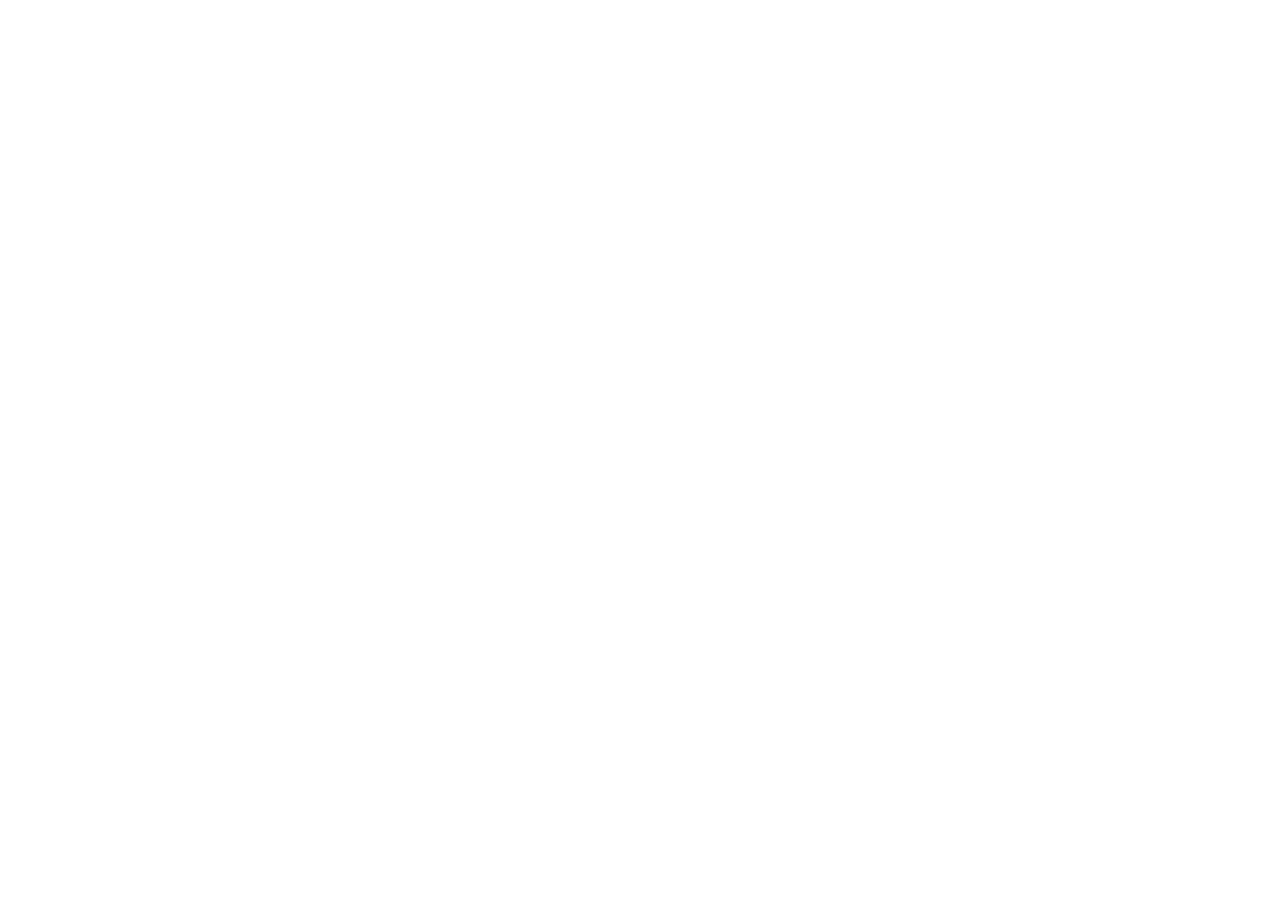
==== punto-1-3/index.html @ 76f8c848 "agragacion de index y creacion de readme" ====
<!DOCTYPE html>
<html lang="en">

<head>
    <meta charset="UTF-8">
    <meta name="viewport" content="width=device-width, initial-scale=1.0">
    <title>UD Atenea Cursos</title>
</head>

<body>

</body>

</html>
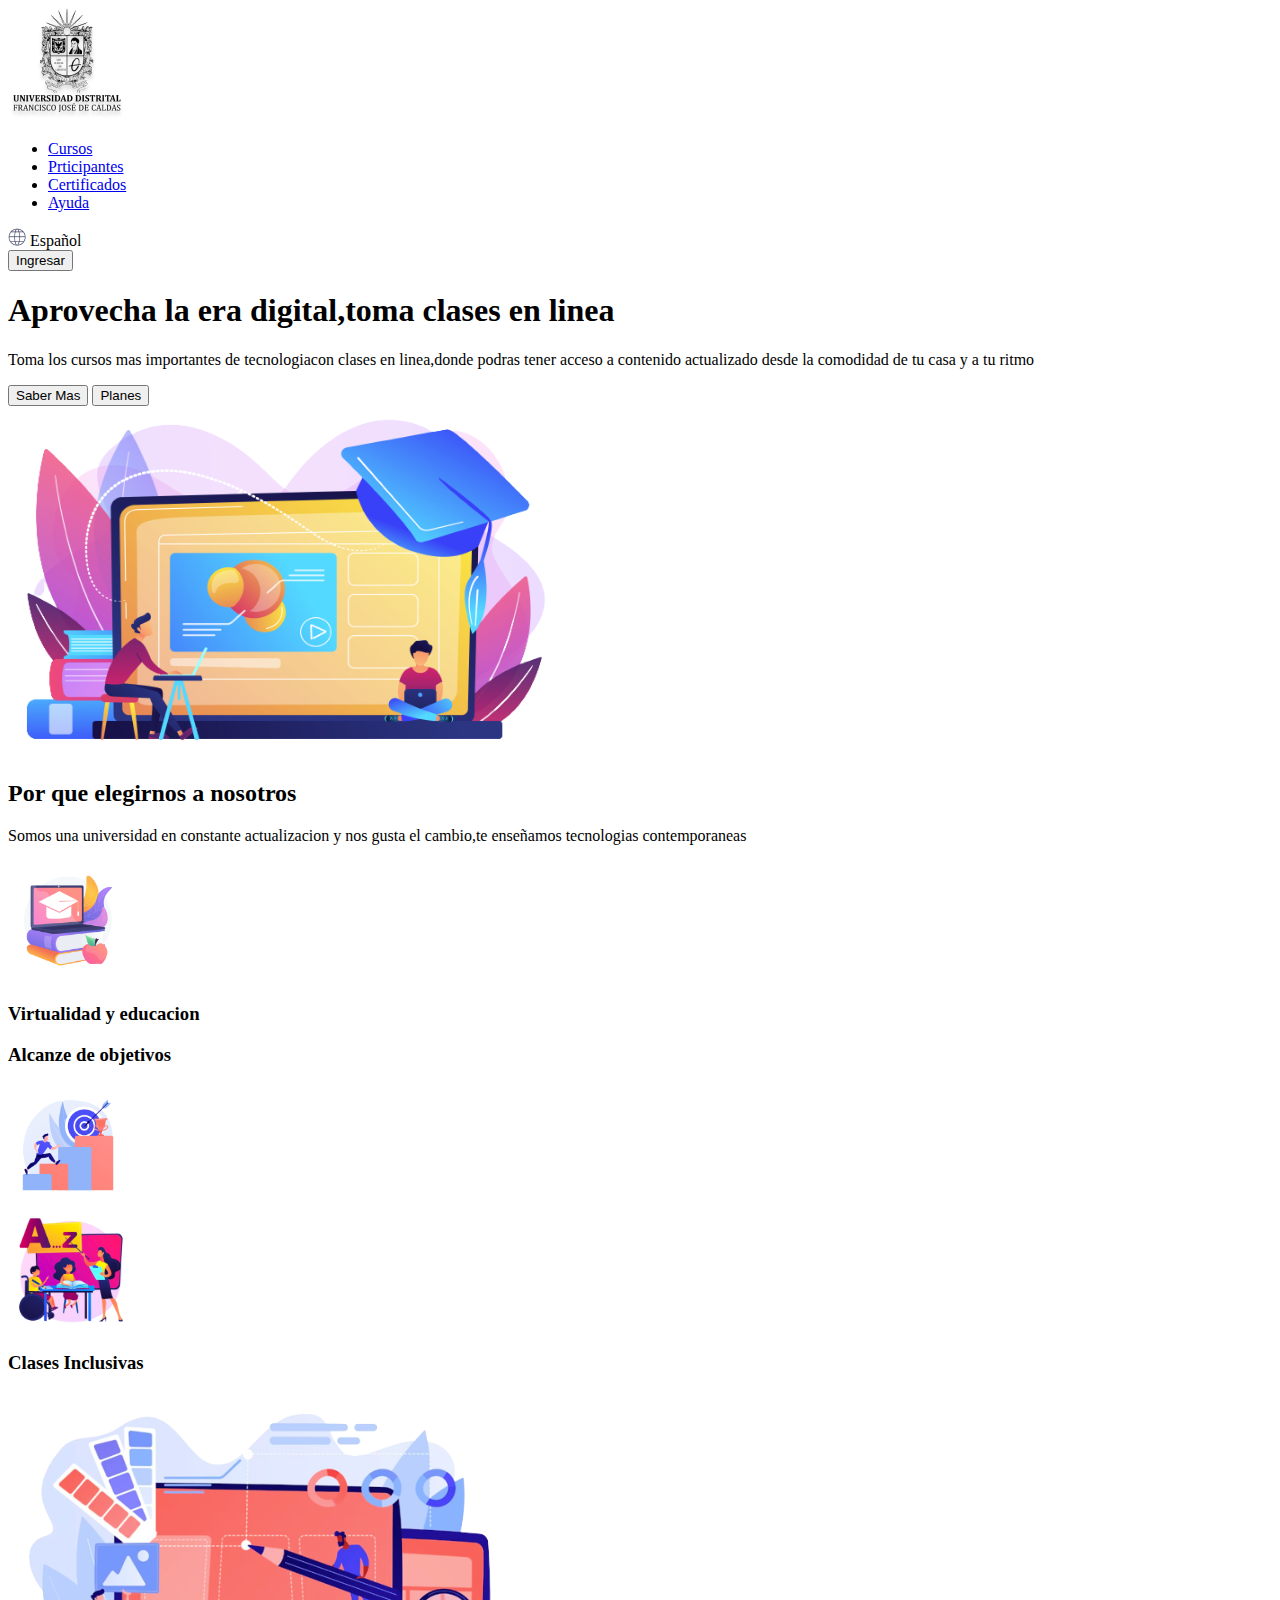
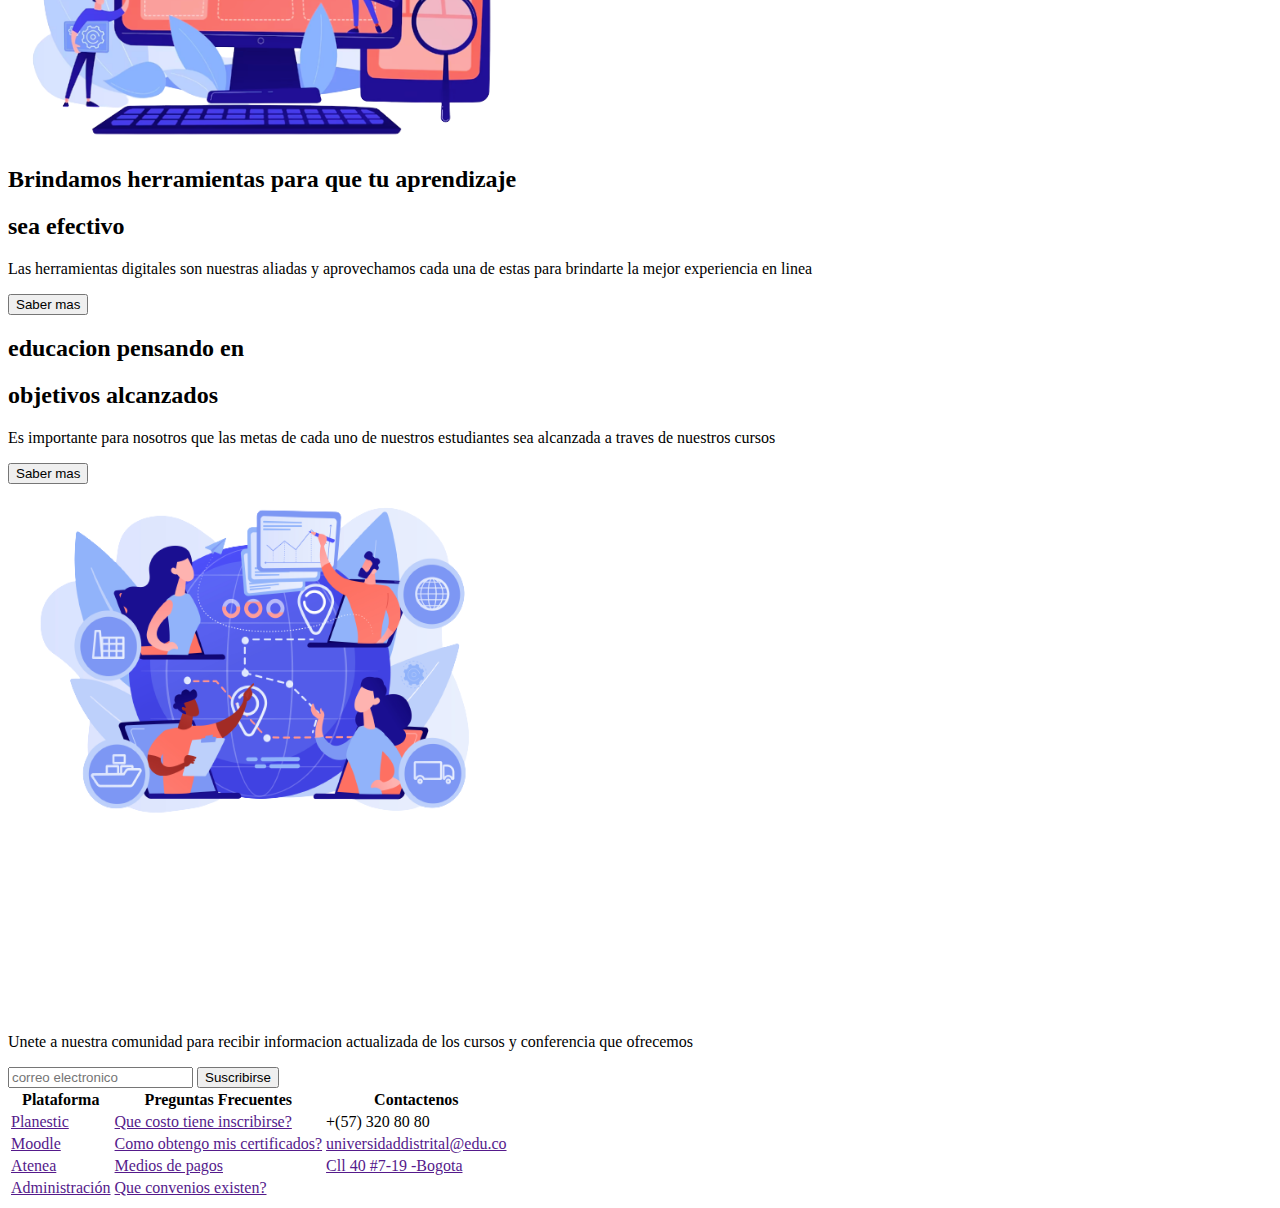
==== commit 644cfb3c: "estructura html punto 2" ====
--- a/punto-1-3/index.html
+++ b/punto-1-3/index.html
@@ -2,13 +2,160 @@
 <html lang="en">
 
 <head>
-    <meta charset="UTF-8">
-    <meta name="viewport" content="width=device-width, initial-scale=1.0">
-    <title>UD Atenea Cursos</title>
+  <meta charset="UTF-8">
+  <meta name="viewport" content="width=device-width, initial-scale=1.0">
+  <title>UD Atenea Cursos</title>
 </head>
 
 <body>
+  <header>
+    <div>
+      <img src="./public/images/header-logo.png" alt="main-logo">
+      <nav>
+        <ul>
+          <li><a href="#banner">Cursos</a></li>
+          <li><a href="#section-1">Prticipantes</a></li>
+          <li><a href="#section-2">Certificados</a></li>
+          <li><a href="#footer">Ayuda</a></li>
+        </ul>
+      </nav>
+    </div>
+    <div>
+      <div>
+        <img src="./public/images/header-world.png" alt="world">
+        <span>Español</span>
+      </div>
+      <button>Ingresar</button>
+    </div>
+  </header>
+  <main>
+    <section id="banner">
+      <div>
+        <div>
+          <h1>Aprovecha la era digital,toma clases en linea</h1>
+          <p>
+            Toma los cursos mas importantes de tecnologiacon clases
+            en linea,donde podras tener acceso a contenido actualizado
+            desde la comodidad de tu casa y a tu ritmo
+          </p>
+        </div>
+        <div>
+          <button>Saber Mas</button>
+          <button>Planes</button>
+        </div>
+      </div>
+      <img src="./public/images/banner-online.png" alt="online-education" width="550px" height="350px">
+    </section>
+    <section id="section-1">
+      <div>
+        <h2>Por que elegirnos a nosotros</h2>
+        <p>
+          Somos una universidad en constante actualizacion y
+          nos gusta el cambio,te enseñamos tecnologias contemporaneas
+        </p>
+      </div>
+      <div>
+        <img src="./public/images/section1-education.png" alt="education" width="120px" height="120px">
+        <h3>Virtualidad y educacion</h3>
+      </div>
+      <div>
+        <h3>Alcanze de objetivos</h3>
+        <img src="./public/images/section1-goals.png" alt="goals" width="120px" height="120px">
+      </div>
+      <div>
+        <img src="./public/images/section1-teach.png" alt="teach" width="120px" height="120px">
+        <h3>Clases Inclusivas</h3>
+      </div>
+    </section>
+    <section id="section-2">
+      <div>
+        <img src="./public/images/section2-tools.png" alt="tools" width="500px" height="350px">
+        <div>
+          <h2>Brindamos herramientas para que tu aprendizaje</h2>
+          <h2>sea efectivo</h2>
+          <p>
+            Las herramientas digitales son nuestras aliadas y
+            aprovechamos cada una de estas para brindarte la mejor
+            experiencia en linea
+          </p>
+          <button>Saber mas</button>
+        </div>
+      </div>
+      <div>
+        <h2>educacion pensando en</h2>
+        <h2>objetivos alcanzados</h2>
+      <p>
+      Es importante para nosotros que las metas de cada uno de 
+      nuestros estudiantes sea alcanzada a traves de nuestros cursos
+      </p>
+      <button>Saber mas</button>
+      </div>
+      <img
+      src="./public/images/section2-goals.png"
+      alt="goals"
+      width="500px"
+      height="350px"
+      >
+    </div>
+    </section>
+  </main>
+  <footer id="footer">
+    <div>
+    <img 
+    src="./public/images/footer-logo.png"
+     alt="footer-logo"
+     width="200px"
+     height="175px"
+     >
+    <div>
+      <p>
+        Unete a nuestra comunidad para recibir informacion
+        actualizada de los cursos y conferencia que ofrecemos
+      </p>
+      <form method="post">
+        <input 
+        id="email"
+        type="email"
+        name="user_name"
+        placeholder="correo electronico"
+        >
+        <button>Suscribirse</button> 
+      </form>
+    <div>
 
+    </div>
+    <div>
+      <table>
+        <tr>
+          <th>Plataforma</th>
+          <th>Preguntas Frecuentes</th>
+          <th>Contactenos</th>
+        </tr>
+        <tr>
+          <td><a href="">Planestic</a></td>
+          <td><a href="">Que costo tiene inscribirse?</a></td>
+          <td>+(57) 320 80 80</td>
+        </tr>
+        <tr>
+          <td><a href="">Moodle</a></td>
+          <td><a href="">Como obtengo mis certificados?</a></td>
+          <td><a href="">universidaddistrital@edu.co</a></td>
+        </tr>
+        <tr>
+          <td><a href="">Atenea</a></td>
+          <td><a href="">Medios de pagos</a></td>
+          <td><a href="">Cll 40 #7-19 -Bogota</a></td>
+        </tr>  
+        <tr>
+          <td><a href="">Administración</a></td>
+          <td><a href="">Que convenios existen?</a></td>
+        </tr>
+      </table>
+    </div>
+  </footer>    
 </body>
+</html>     
+      
 
-</html>+
+       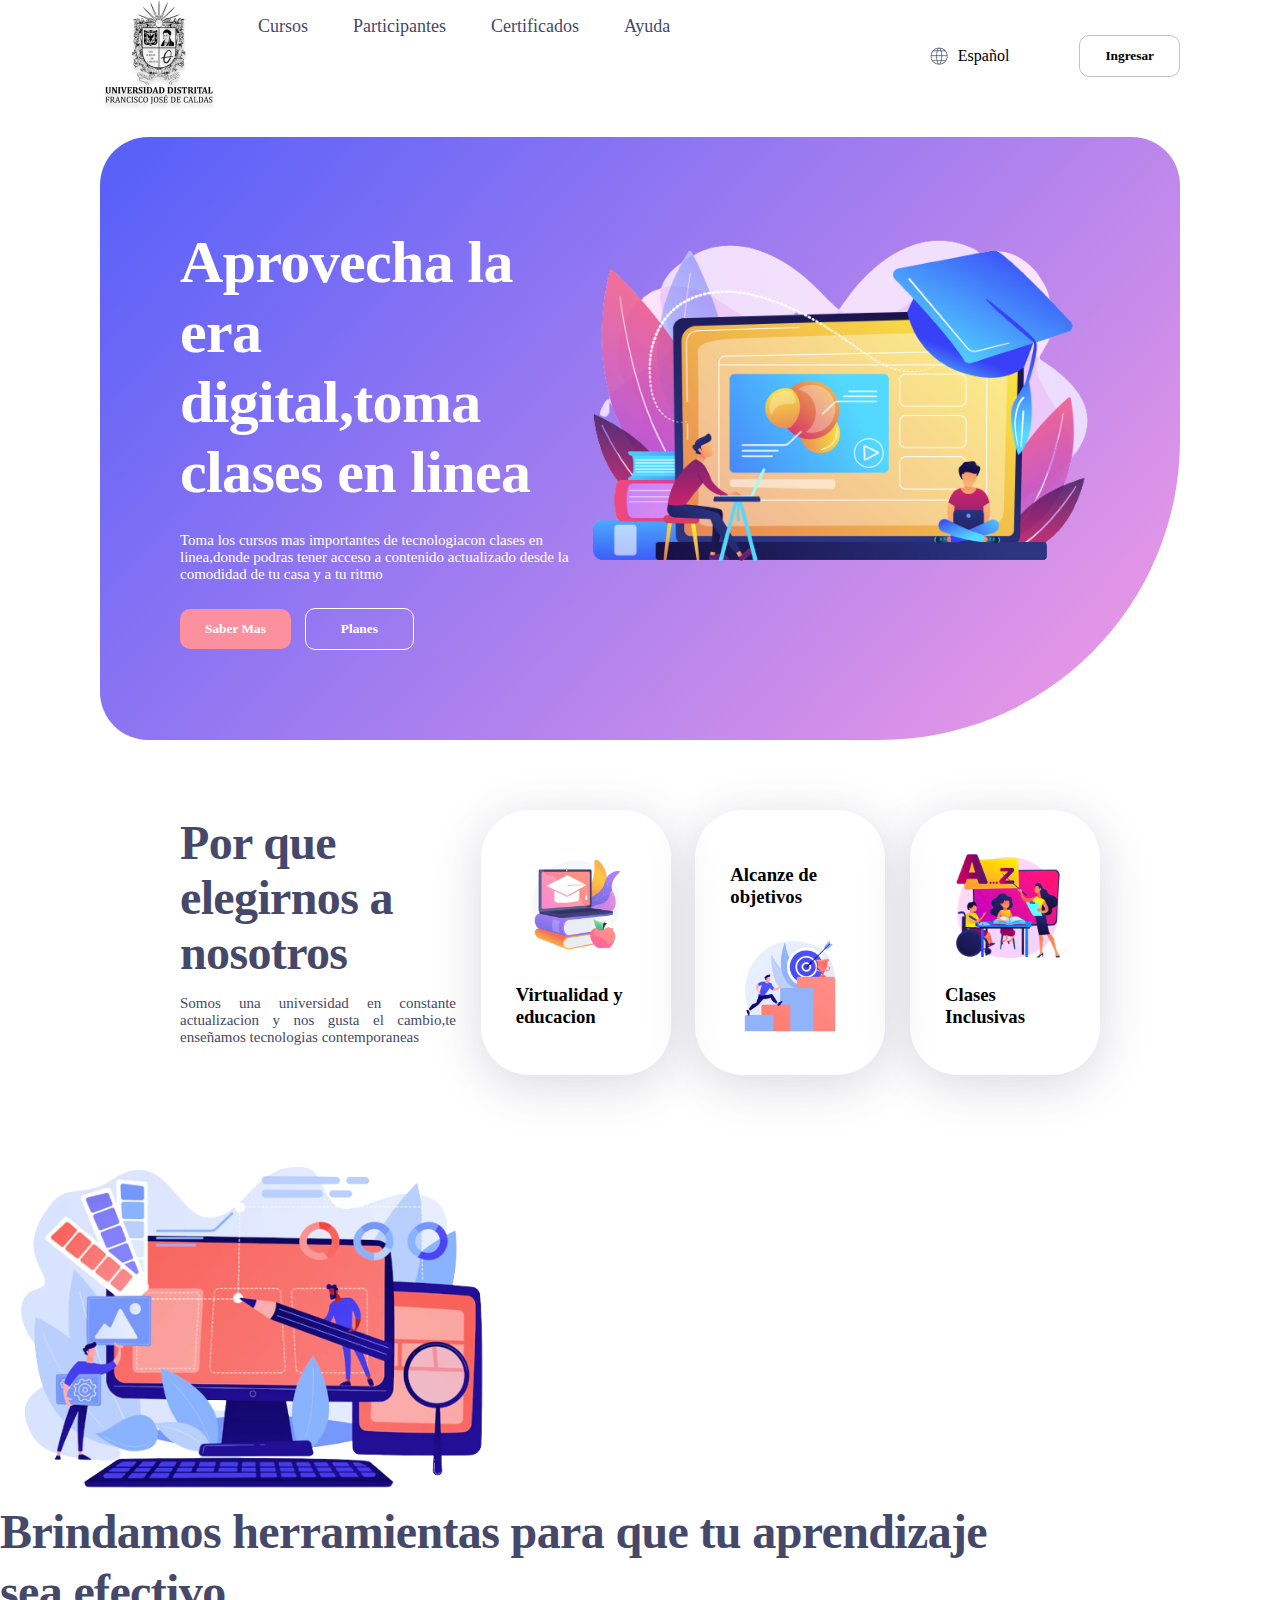
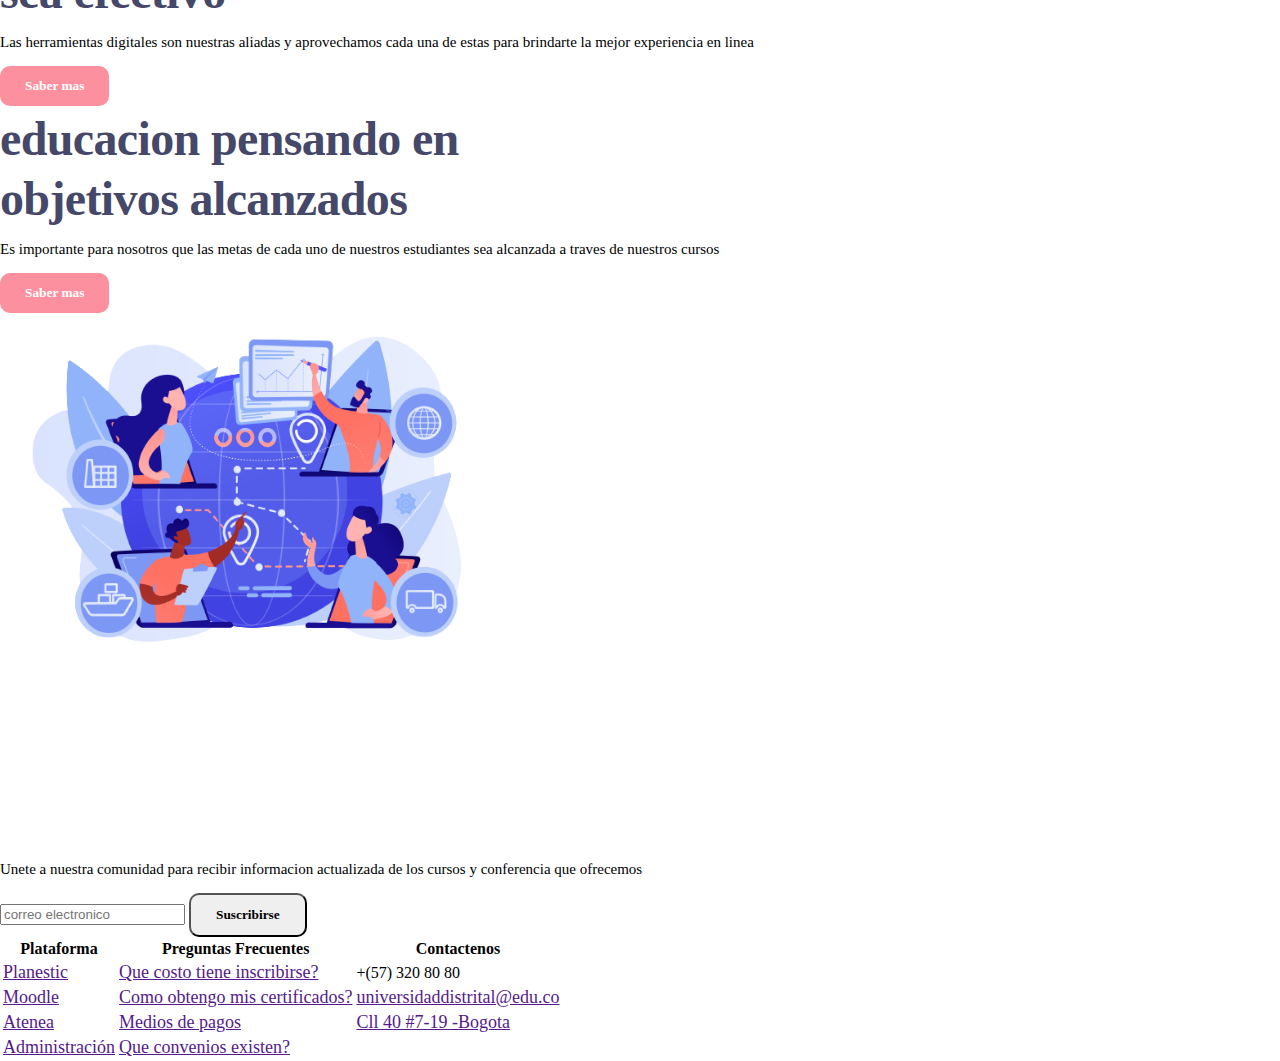
==== commit 46e2389c: "Separacion de estilos y creacion de estilos section 1" ====
--- a/punto-1-3/index.html
+++ b/punto-1-3/index.html
@@ -5,22 +5,29 @@
   <meta charset="UTF-8">
   <meta name="viewport" content="width=device-width, initial-scale=1.0">
   <title>UD Atenea Cursos</title>
+  <link rel="stylesheet"href="https://indestructibletype.com/fonts/Jost.css"  type="text/css"  charset="utf-8"/>
+  <link rel="stylesheet" href="./styles/global-styles.css">
+  <link rel="stylesheet" href="./styles/header-styles.css">
+  <link rel="stylesheet" href="./styles/banner-styles.css">
+  <link rel="stylesheet" href="./styles/section-1-styles.css">
+  <link rel="stylesheet" href="./styles/section-2-styles.css">
+  <link rel="stylesheet" href="./styles/footer-styles.css"> 
 </head>
 
 <body>
   <header>
-    <div>
+    <div class="header__navigation">
       <img src="./public/images/header-logo.png" alt="main-logo">
       <nav>
         <ul>
           <li><a href="#banner">Cursos</a></li>
-          <li><a href="#section-1">Prticipantes</a></li>
+          <li><a href="#section-1">Participantes</a></li>
           <li><a href="#section-2">Certificados</a></li>
           <li><a href="#footer">Ayuda</a></li>
         </ul>
       </nav>
     </div>
-    <div>
+    <div class="header__settings">
       <div>
         <img src="./public/images/header-world.png" alt="world">
         <span>Español</span>
@@ -40,29 +47,29 @@
           </p>
         </div>
         <div>
-          <button>Saber Mas</button>
-          <button>Planes</button>
+          <button class="button--orange">Saber Mas</button>
+          <button class="button--white">Planes</button>
         </div>
       </div>
       <img src="./public/images/banner-online.png" alt="online-education" width="550px" height="350px">
     </section>
     <section id="section-1">
-      <div>
+      <div class="section-1__info">
         <h2>Por que elegirnos a nosotros</h2>
         <p>
           Somos una universidad en constante actualizacion y
           nos gusta el cambio,te enseñamos tecnologias contemporaneas
         </p>
       </div>
-      <div>
+      <div class="Section-1__Card">
         <img src="./public/images/section1-education.png" alt="education" width="120px" height="120px">
         <h3>Virtualidad y educacion</h3>
       </div>
-      <div>
+      <div class="Section-1__Card">
         <h3>Alcanze de objetivos</h3>
         <img src="./public/images/section1-goals.png" alt="goals" width="120px" height="120px">
       </div>
-      <div>
+      <div class="Section-1__Card">
         <img src="./public/images/section1-teach.png" alt="teach" width="120px" height="120px">
         <h3>Clases Inclusivas</h3>
       </div>
@@ -78,7 +85,7 @@
             aprovechamos cada una de estas para brindarte la mejor
             experiencia en linea
           </p>
-          <button>Saber mas</button>
+          <button class="button--orange">Saber mas</button>
         </div>
       </div>
       <div>
@@ -88,7 +95,7 @@
       Es importante para nosotros que las metas de cada uno de 
       nuestros estudiantes sea alcanzada a traves de nuestros cursos
       </p>
-      <button>Saber mas</button>
+      <button class="button--orange">Saber mas</button>
       </div>
       <img
       src="./public/images/section2-goals.png"
--- a/punto-1-3/styles/global-styles.css
+++ b/punto-1-3/styles/global-styles.css
@@ -0,0 +1,40 @@
+/* ESTILOS GLOBALES */
+
+body {
+    margin: 0px;
+}
+
+a {
+    font-family: 'Jost';
+    font-size: 18px;
+}  
+
+button {
+    padding: 12px 25px;
+    font-family: 'Jost';
+    font-weight: bold;
+    border-radius: 10px;
+    cursor: pointer;
+}
+
+.button--orange {
+  margin-right: 10px;
+  background-color: #FD909E;
+  color: #fff;
+  border: none;
+}
+
+p {
+    font-family: 'Jost';
+    font-weight: 300;
+    font-size: 15px;
+}
+
+ h2 {
+    margin: 5px 0px;
+    color: #454868;
+    font-family: 'Jost';
+    font-size: 48px;
+    line-height: 55px;
+    letter-spacing: -0.64px;
+ } --- a/punto-1-3/styles/header-styles.css
+++ b/punto-1-3/styles/header-styles.css
@@ -0,0 +1,43 @@
+
+/* ESTILOS HEADER */
+
+header {
+    display: flex;
+    justify-content: space-between;
+    margin: 0px 100px;
+}
+
+.header__navigation {
+    display: flex;
+}
+
+.header__navigation nav ul {
+    display: flex;
+    gap: 45px;
+    list-style: none;
+}
+
+.header__navigation nav ul li a {
+    text-decoration: none;
+    color: #454868;
+}
+
+.header__settings {
+    display: flex;
+    align-items: center;
+    gap: 70px;
+}
+
+.header__settings div {
+    display: flex;
+    align-items: center;
+    gap: 10px;
+    font-family: 'Jost';
+    font-size: 16px;
+    font-weight: 400;
+}
+
+.header__settings button {
+    background-color: transparent;
+    border: 1px solid #45486854;
+}
--- a/punto-1-3/styles/banner-styles.css
+++ b/punto-1-3/styles/banner-styles.css
@@ -0,0 +1,31 @@
+/* ESTILOS DE BANNER */
+
+#banner {
+    display: flex;
+    margin: 25px 100px;
+    padding: 90px 80px;
+    background: linear-gradient(313.18deg, #EE9AE5 3.28%, #5961F9 97.04%);
+    border-radius: 48px 48px 300px 48px;
+}
+
+h1 {
+    margin: 0px;
+    color: #fff;
+    font-family: 'Jost';
+    font-size: 60px;
+    font-weight: 600;
+    line-height: 70px;
+    letter-spacing: -0.64px;
+}
+
+#banner p {
+    margin: 25px 0px;
+    color: #fff;
+}
+
+.button--white {
+    padding: 12px 35px;
+    background-color: transparent;
+    color: white;
+    border: 1px solid #fff;
+}
--- a/punto-1-3/styles/section-1-styles.css
+++ b/punto-1-3/styles/section-1-styles.css
@@ -0,0 +1,45 @@
+/* ESTILOS SECTION 1 */
+
+#section-1 {
+    display: flex;
+    justify-content: space-between;
+    margin: 50px 100px;
+    padding: 20px 80px;
+}
+
+.section-1__info {
+    width: 30%;
+}
+
+.section-1__info p {
+    color: #454868;
+    text-align: justify;
+}
+
+.Section-1__Card {
+    display: flex;
+    flex-direction: column;
+    align-items: center;
+    justify-content: space-between;
+    width: min-content;
+
+    height: 195px;
+    padding: 35px;
+    border-radius: 48px;
+    box-shadow: 0px 10px 50px #45486833;
+}  
+
+.section-1__card h3 {
+    font-family: 'Jost';
+    color: #454868;
+    font-size: 18px;
+    line-height: 20px;
+    letter-spacing: -0.64px;
+    text-align: center;
+  }
+
+  
+
+
+   
+  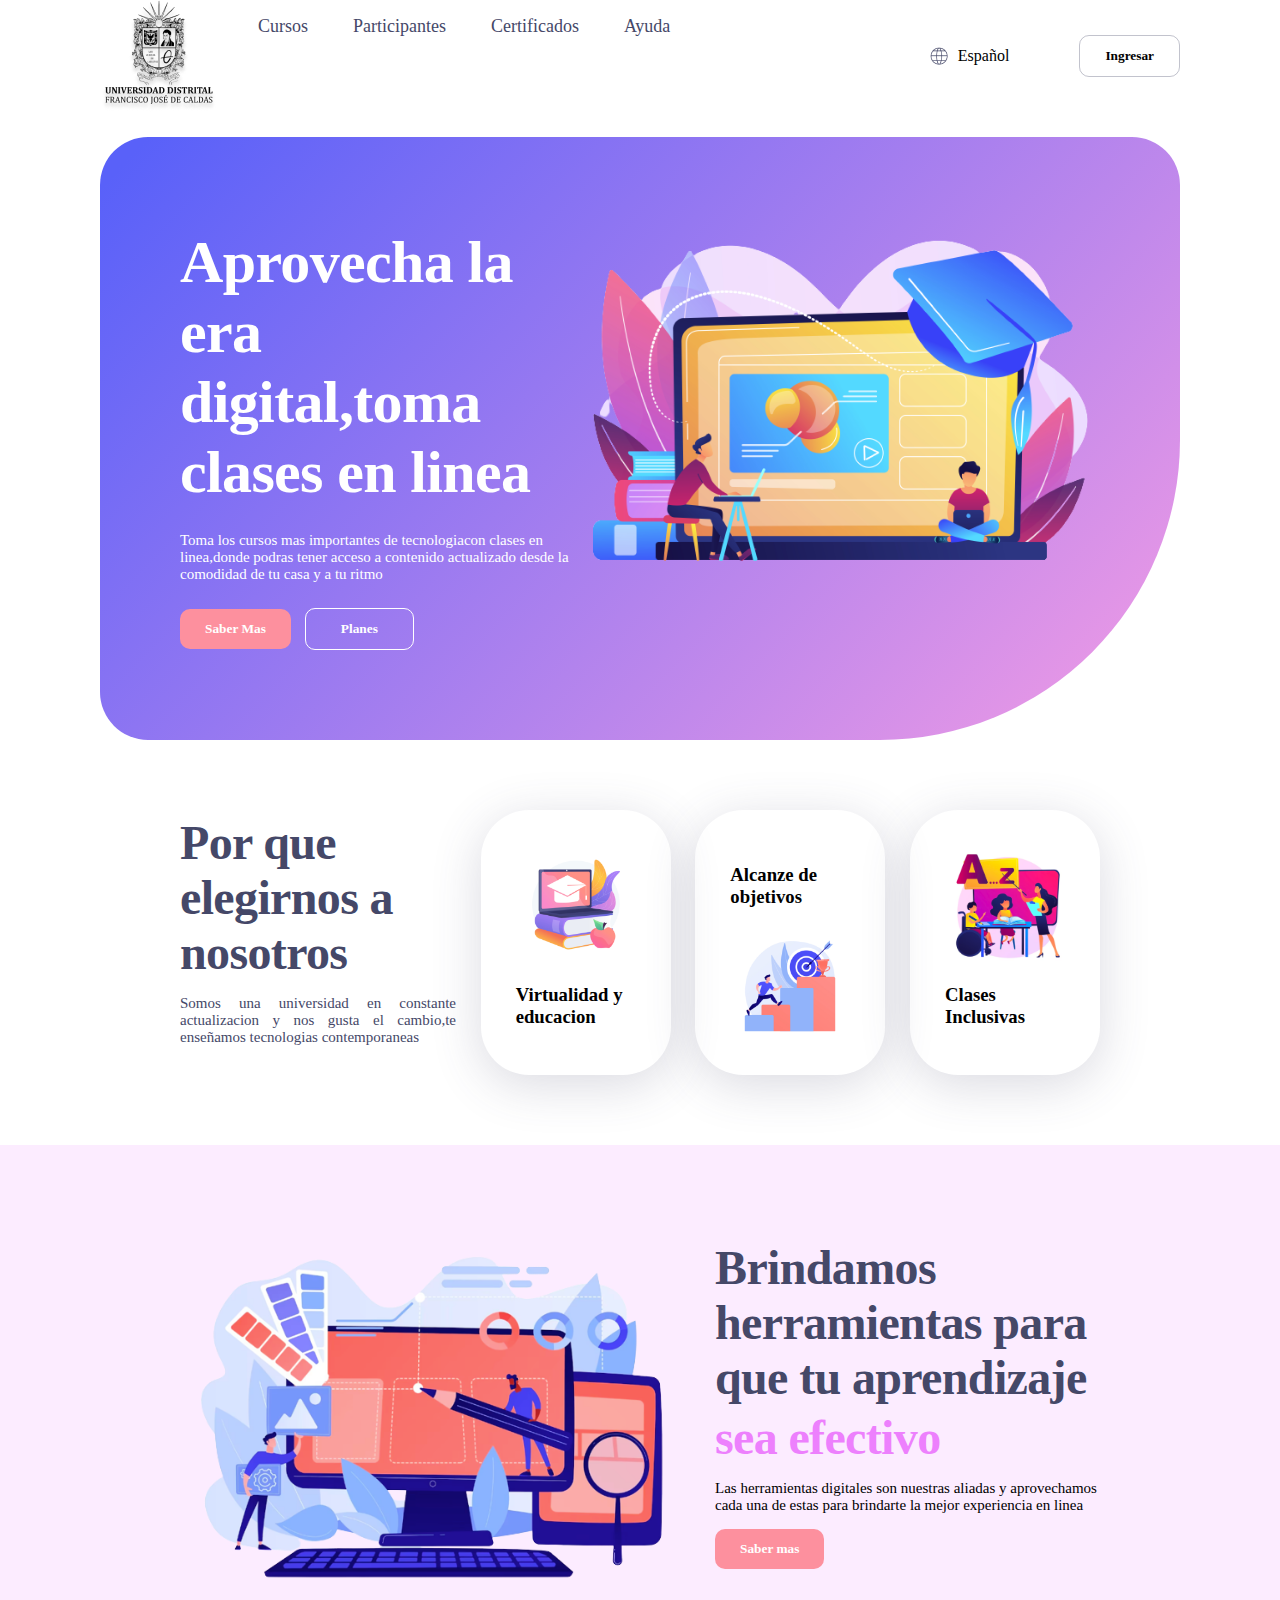
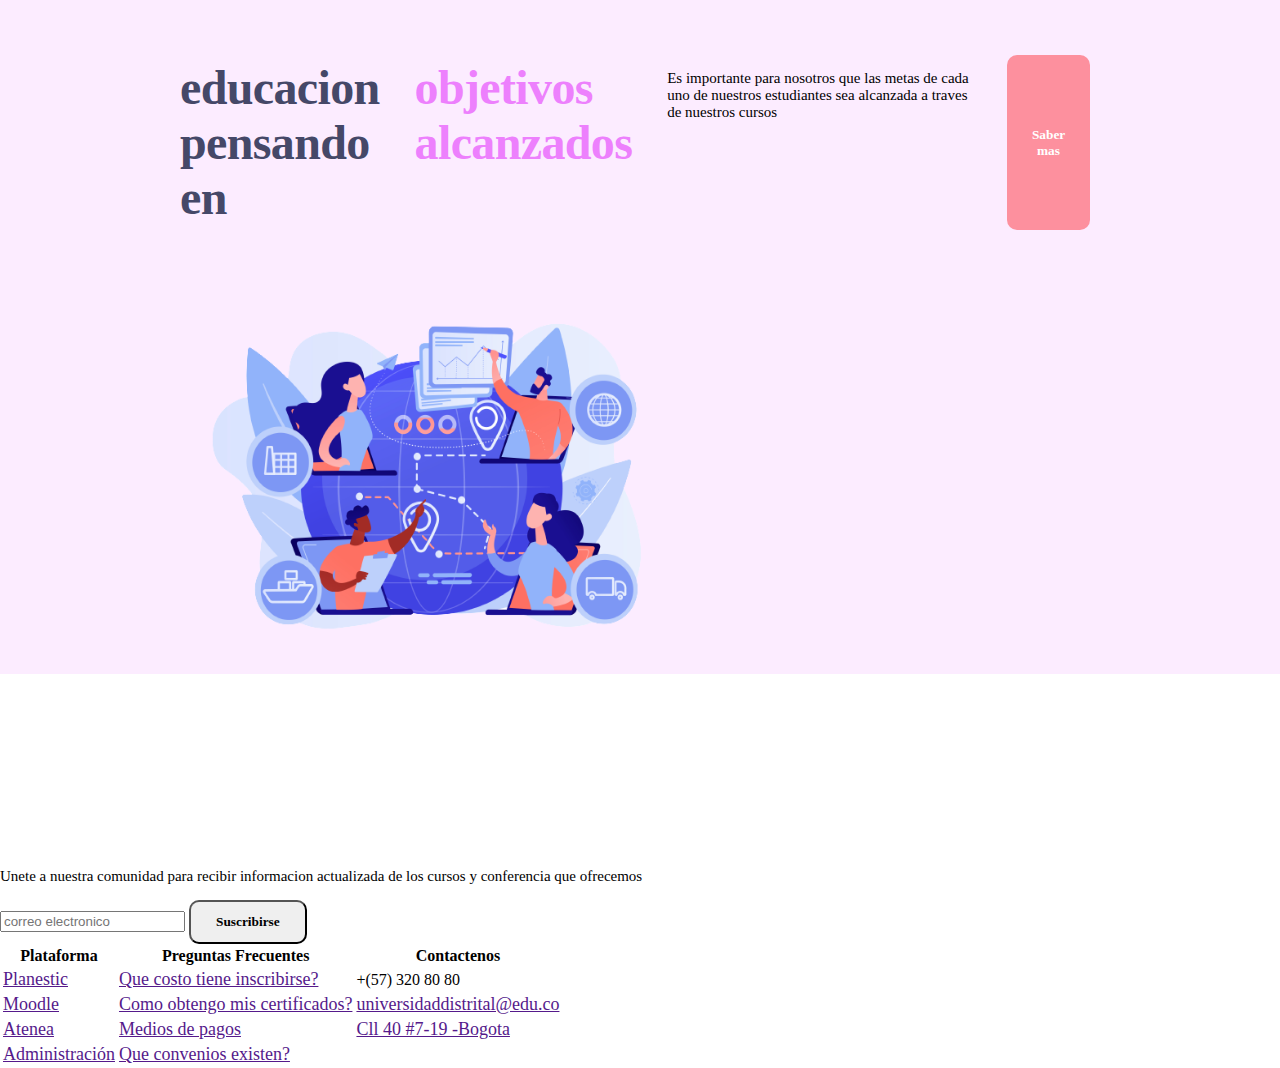
==== commit f0b21345: "origin/master" ====
--- a/punto-1-3/index.html
+++ b/punto-1-3/index.html
@@ -75,11 +75,11 @@
       </div>
     </section>
     <section id="section-2">
-      <div>
+      <div class="section-2__info">
         <img src="./public/images/section2-tools.png" alt="tools" width="500px" height="350px">
         <div>
           <h2>Brindamos herramientas para que tu aprendizaje</h2>
-          <h2>sea efectivo</h2>
+          <h2 class="section-2__sub-pink">sea efectivo</h2>
           <p>
             Las herramientas digitales son nuestras aliadas y
             aprovechamos cada una de estas para brindarte la mejor
@@ -88,9 +88,9 @@
           <button class="button--orange">Saber mas</button>
         </div>
       </div>
-      <div>
+      <div class="section-2__info">
         <h2>educacion pensando en</h2>
-        <h2>objetivos alcanzados</h2>
+        <h2 class="section-2__sub-pink">objetivos alcanzados</h2>
       <p>
       Es importante para nosotros que las metas de cada uno de 
       nuestros estudiantes sea alcanzada a traves de nuestros cursos
--- a/punto-1-3/styles/section-2-styles.css
+++ b/punto-1-3/styles/section-2-styles.css
@@ -0,0 +1,15 @@
+ #section-2 {
+    padding: 20px 180px;
+    background: #ed80fd26;
+}
+
+.section-2__info {
+    display: flex;
+    gap: 35px;
+    margin: 70px 0px;
+}
+  
+.section-2__sub-pink {
+    color: #ed80fd;
+}
+  
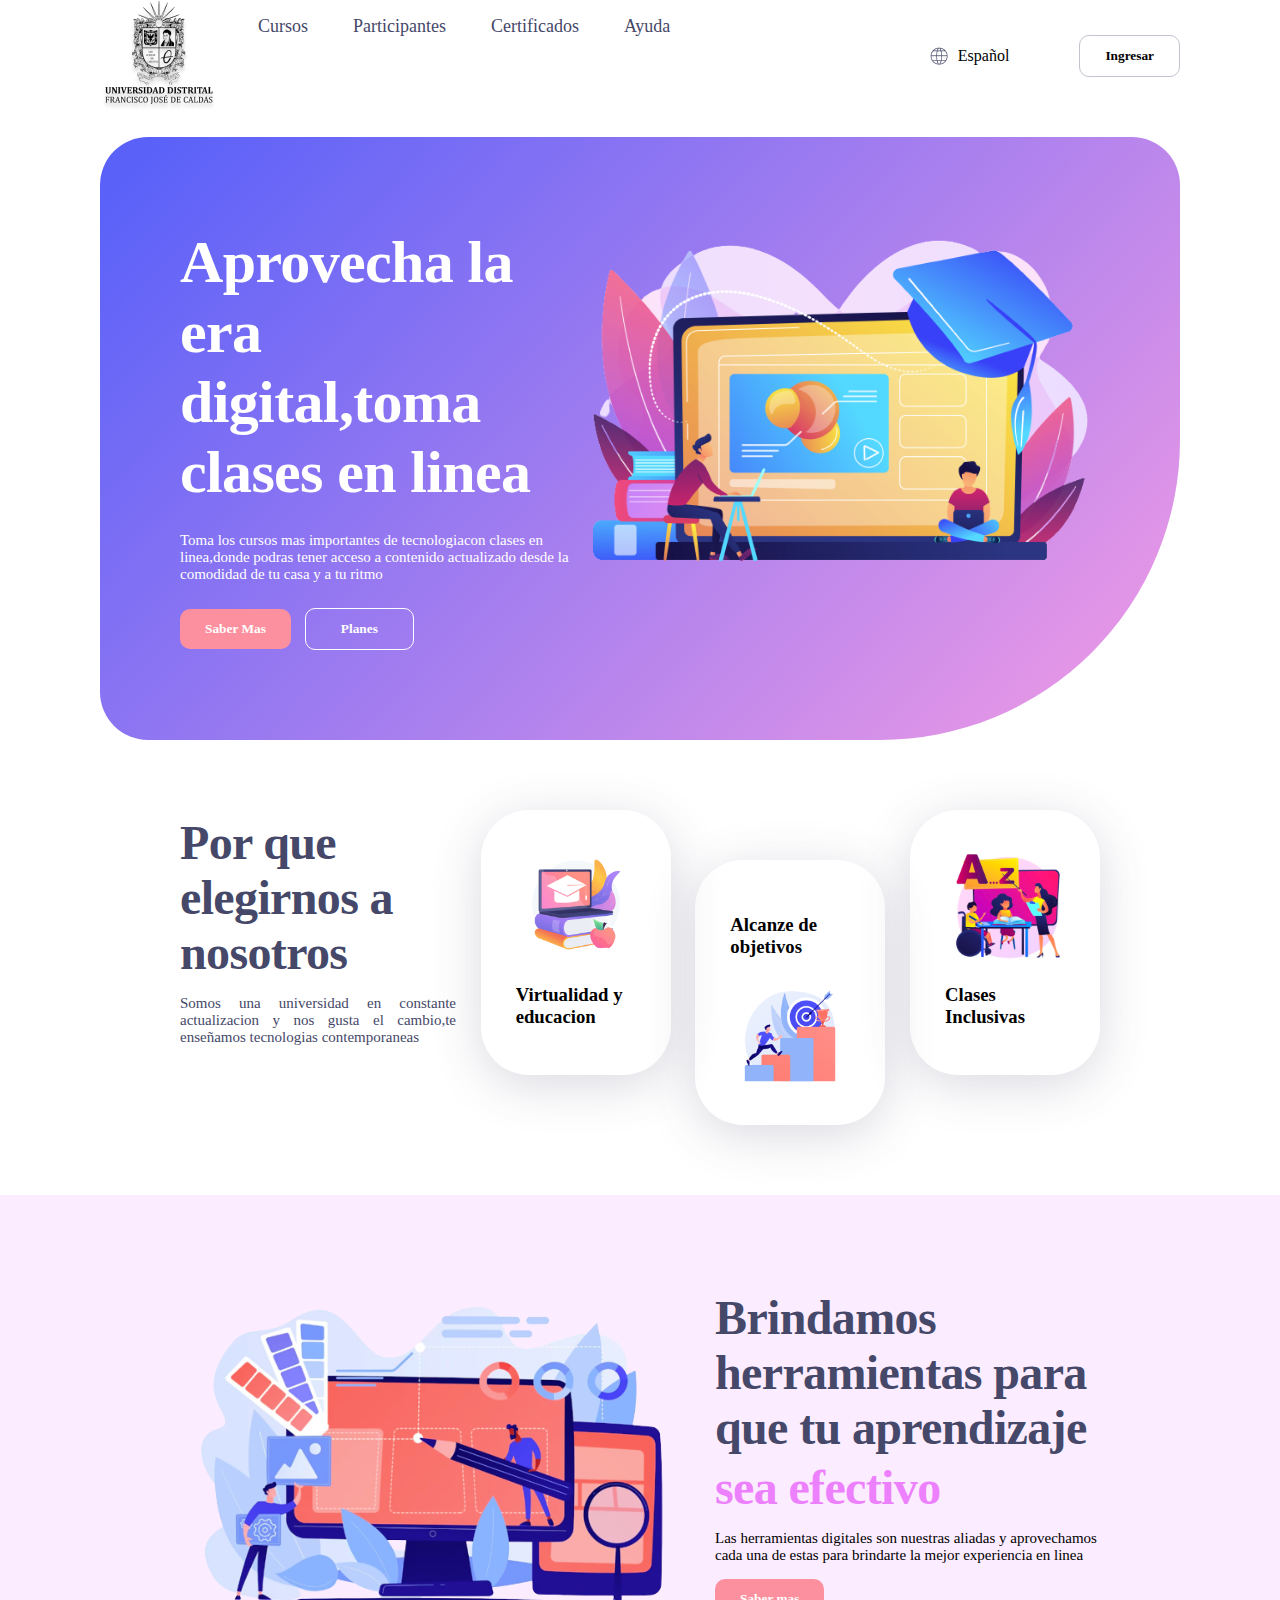
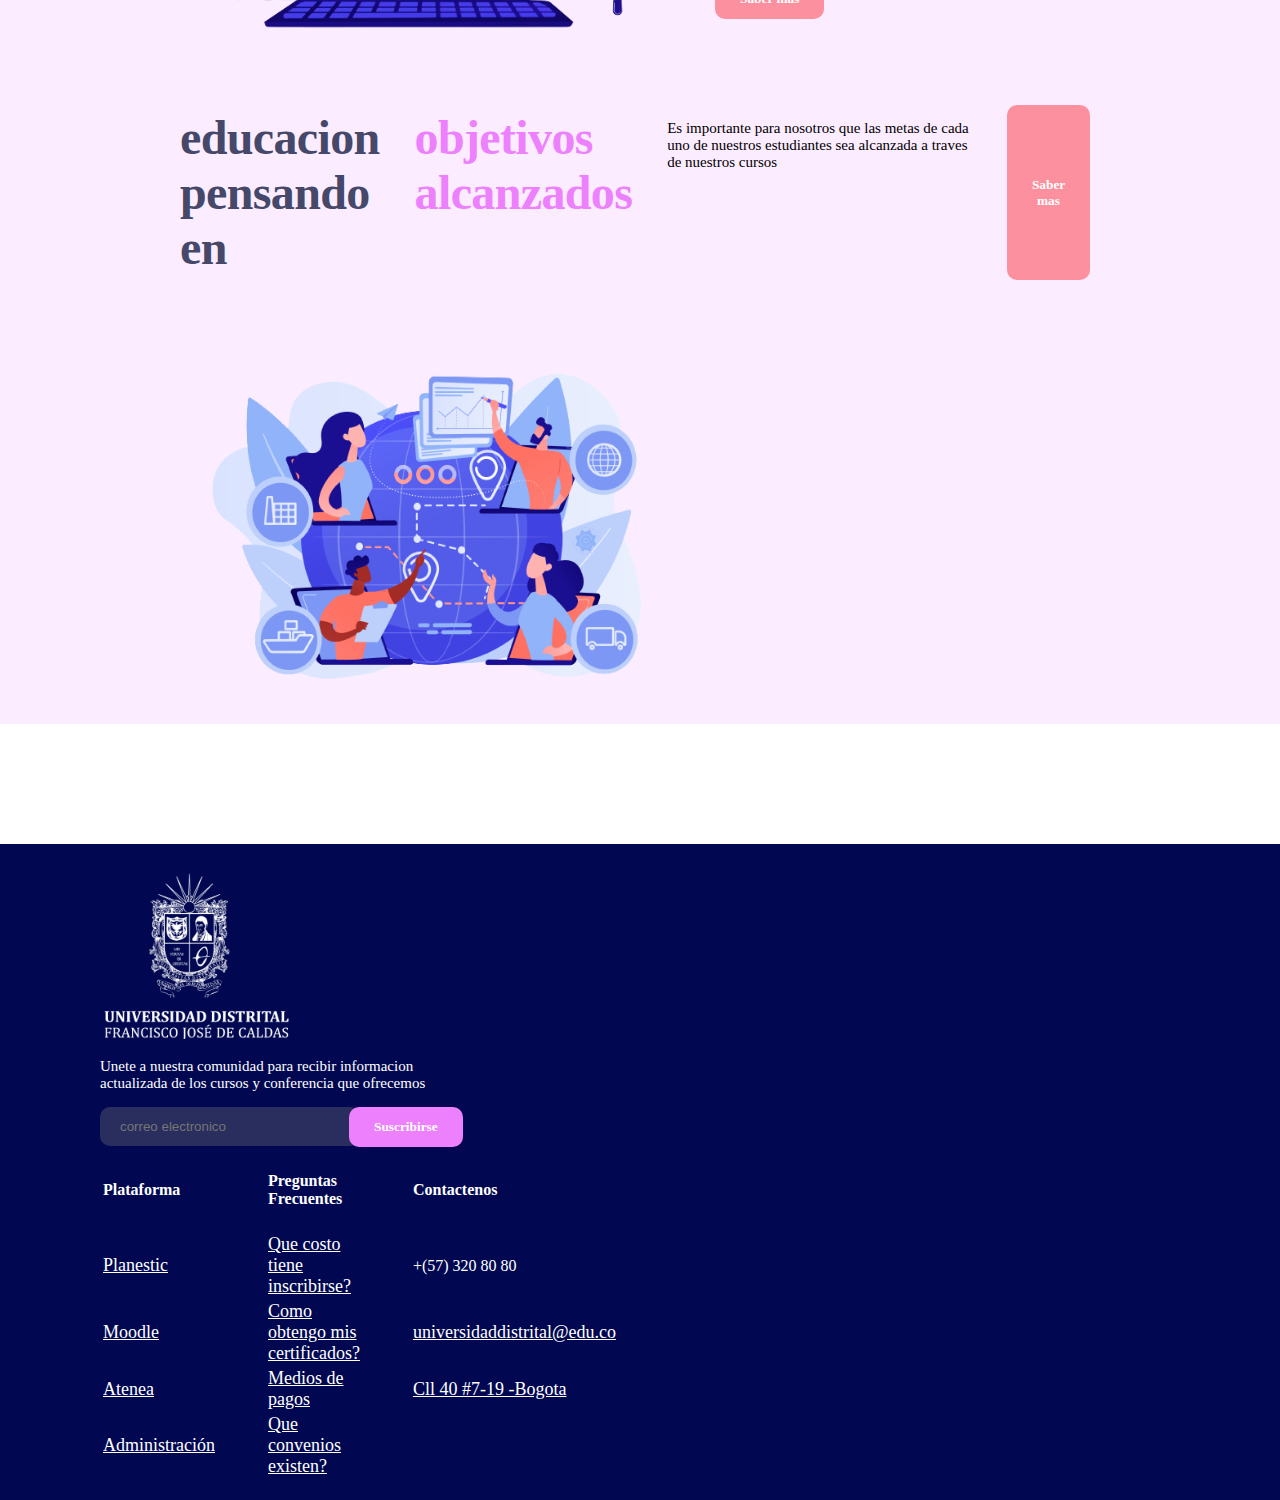
==== commit 074e228c: "agregacion estilos footer" ====
--- a/punto-1-3/index.html
+++ b/punto-1-3/index.html
@@ -65,7 +65,7 @@
         <img src="./public/images/section1-education.png" alt="education" width="120px" height="120px">
         <h3>Virtualidad y educacion</h3>
       </div>
-      <div class="Section-1__Card">
+      <div class="Section-1__Card section-1__card-down">
         <h3>Alcanze de objetivos</h3>
         <img src="./public/images/section1-goals.png" alt="goals" width="120px" height="120px">
       </div>
@@ -107,7 +107,7 @@
     </section>
   </main>
   <footer id="footer">
-    <div>
+    <div class="footer__info">
     <img 
     src="./public/images/footer-logo.png"
      alt="footer-logo"
@@ -126,7 +126,7 @@
         name="user_name"
         placeholder="correo electronico"
         >
-        <button>Suscribirse</button> 
+        <button class="button--pink">Suscribirse</button> 
       </form>
     <div>
 
--- a/punto-1-3/styles/section-1-styles.css
+++ b/punto-1-3/styles/section-1-styles.css
@@ -29,6 +29,10 @@
     box-shadow: 0px 10px 50px #45486833;
 }  
 
+.section-1__card-down {
+    margin-top: 50px;
+} 
+
 .section-1__card h3 {
     font-family: 'Jost';
     color: #454868;
--- a/punto-1-3/styles/footer-styles.css
+++ b/punto-1-3/styles/footer-styles.css
@@ -0,0 +1,50 @@
+ #footer {
+    display: flex;
+    justify-content: space-between;
+    align-items: center;
+
+    margin-top: 120px;
+    padding: 20px 100px;
+    background-color: #010851;
+    color: #fff;
+}
+
+ .footer__info {
+    width: 35%;
+ }
+
+ input {
+   width: 220px;
+   padding: 12px 20px;
+   margin-right: -15px;
+   border: none;
+   border-radius: 10px;
+   background-color: #45486899;
+ }
+
+ .button--pink {
+   background-color: #ED80FD;
+   color: #fff;
+   border: none;
+ }
+
+ table {
+   font-family: 'Jost';
+   text-align: left;
+ }
+
+ tr {
+   height: 40px;
+ }
+
+ th {
+   height: 80px;
+ }
+
+ td {
+   padding-right: 50px;
+ }
+
+ td a {
+   color: #fff;
+ }